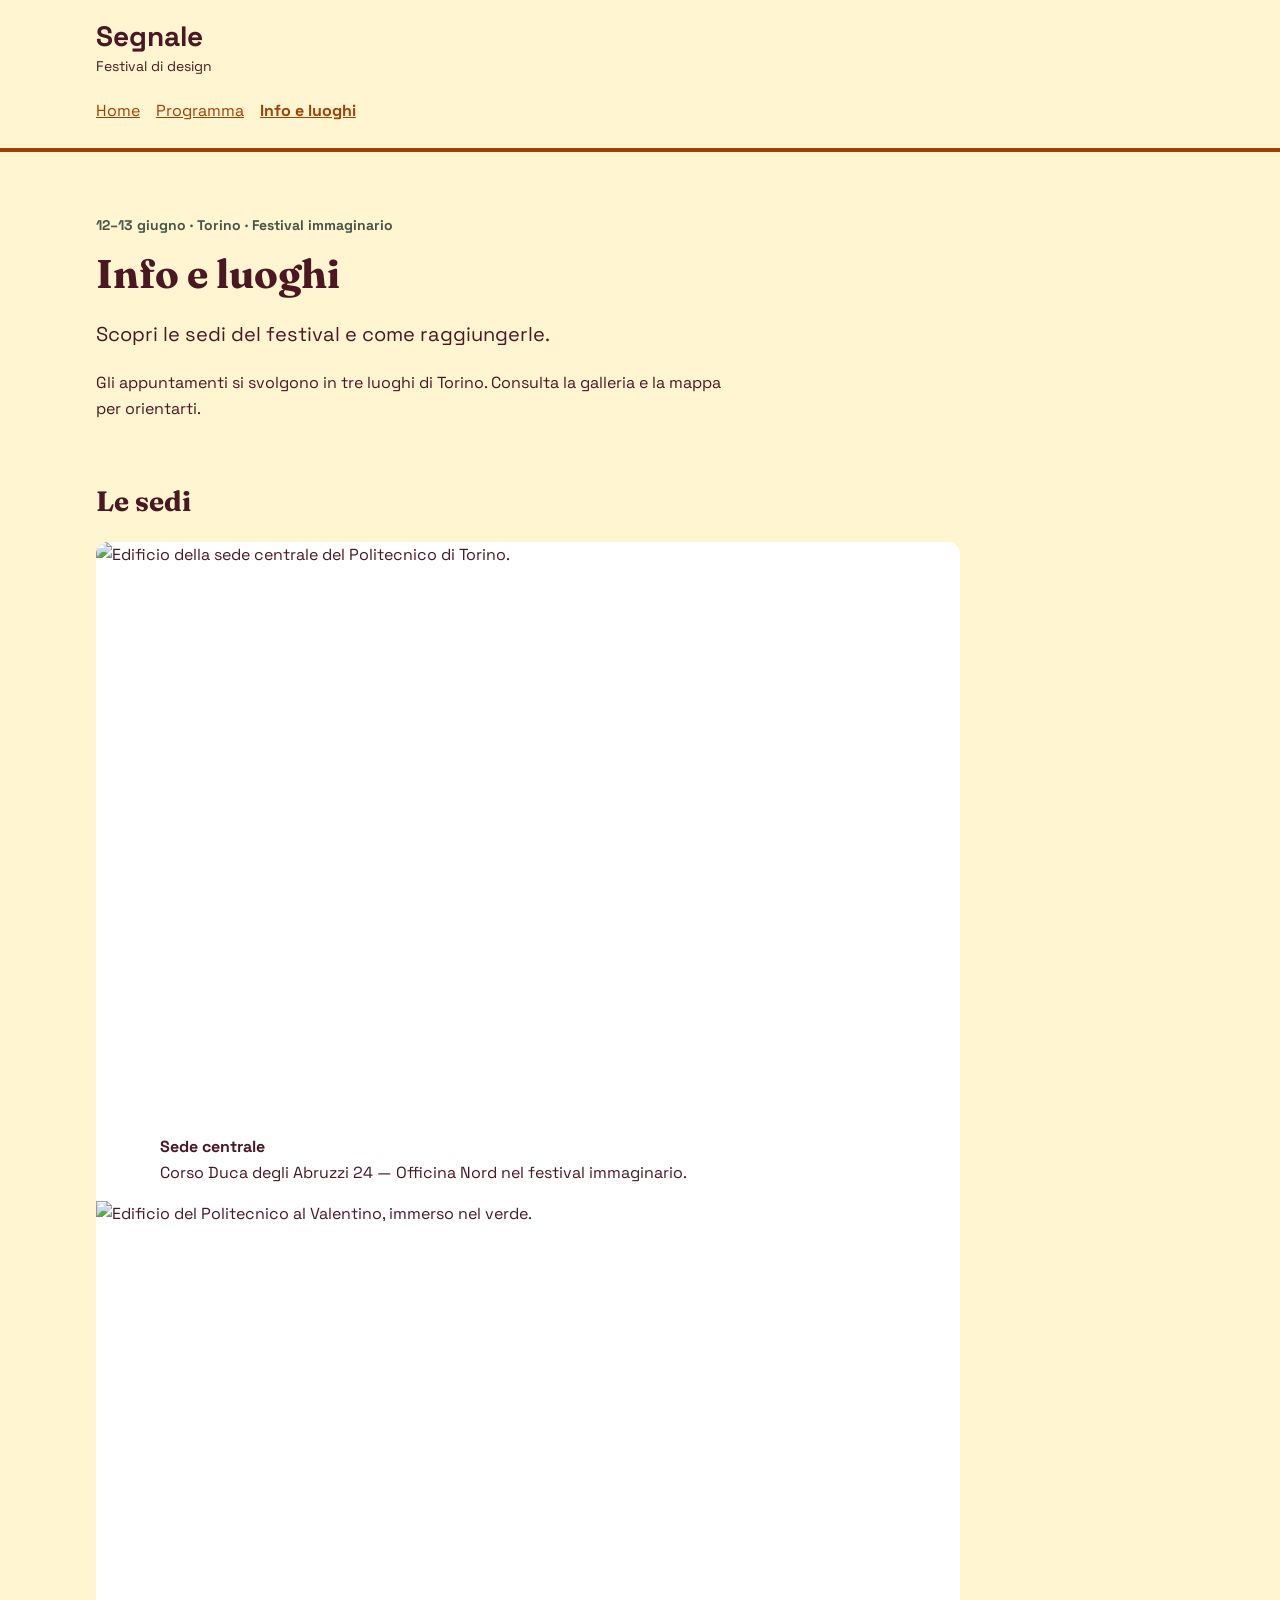
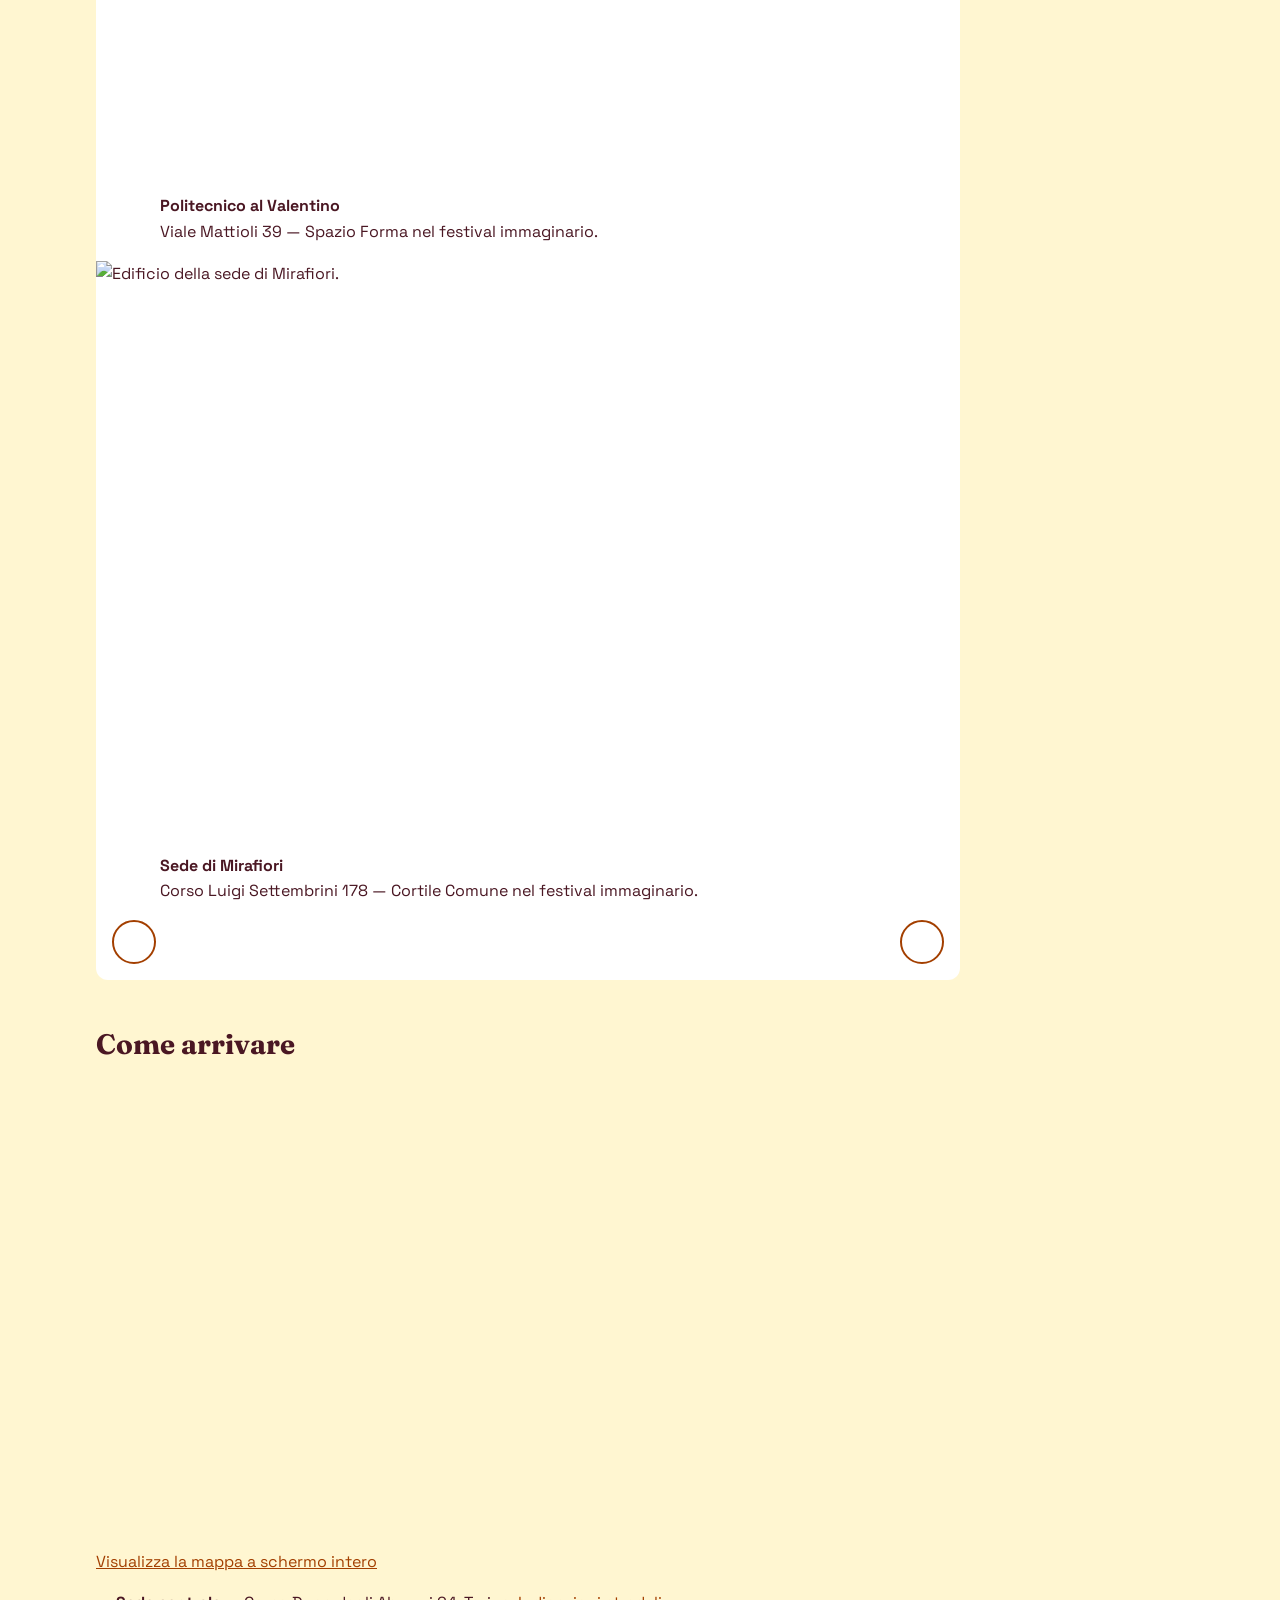
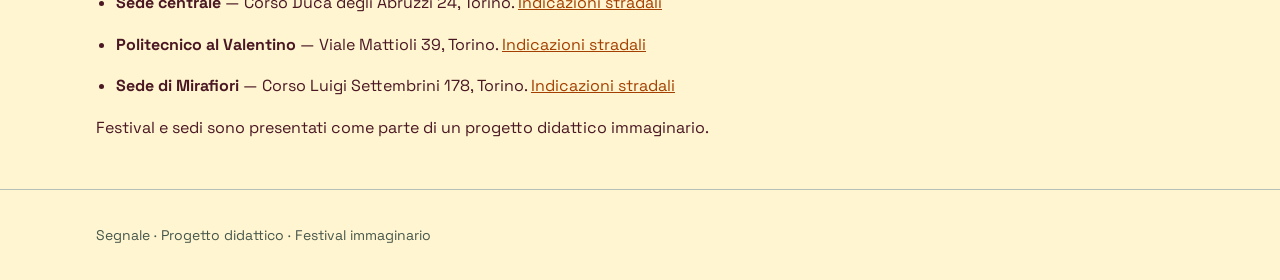
==== info.html @ 6a82d39c "15. Menu responsive e intestazione sticky" ====
<!doctype html>
<html lang="it">
<head>
  <meta charset="utf-8">
  <meta name="viewport" content="width=device-width, initial-scale=1">
  <title>Info e luoghi — Segnale</title>
  <link rel="preconnect" href="https://fonts.googleapis.com">
  <link rel="preconnect" href="https://fonts.gstatic.com" crossorigin>
  <link href="https://fonts.googleapis.com/css2?family=Fraunces:opsz,wght@9..144,600;9..144,700&family=Space+Grotesk:wght@400;500;600;700&display=swap" rel="stylesheet">
  <link rel="stylesheet" href="https://cdn.jsdelivr.net/npm/swiper@14.4.0/swiper-bundle.min.css">
  <link rel="stylesheet" href="style.css">
</head>
<body>
  <a class="skip-link" href="#contenuto">Vai al contenuto</a>

  <header class="site-header">
    <div class="container">
      <a class="brand" href="index.html">Segnale<span>Festival di design</span></a>
      <nav aria-label="Navigazione principale">
        <a href="index.html">Home</a>
        <a href="programma.html">Programma</a>
        <a href="info.html" aria-current="page">Info e luoghi</a>
      </nav>
    </div>
  </header>

  <main id="contenuto" class="container">
    <section class="intro" aria-labelledby="titolo-info">
      <p class="eyebrow">12–13 giugno · Torino · Festival immaginario</p>
      <h1 id="titolo-info">Info e luoghi</h1>
     <p class="lead">Scopri le sedi del festival e come raggiungerle.</p>
<p class="reading-text">
  Gli appuntamenti si svolgono in tre luoghi di Torino. Consulta la galleria e la mappa per orientarti.
</p>

    </section>

    <section class="content-section" aria-labelledby="titolo-galleria">
      <h2 id="titolo-galleria">Le sedi</h2>

      <div class="swiper luoghi-swiper" aria-label="Galleria fotografica delle sedi">
        <div class="swiper-wrapper">
          <figure class="swiper-slide">
            <img src="assets/luoghi/sede-centrale.jpg"
                 alt="Edificio della sede centrale del Politecnico di Torino."
                 width="1200" height="800">
            <figcaption>
              <strong>Sede centrale</strong><br>
              Corso Duca degli Abruzzi 24 — Officina Nord nel festival immaginario.
            </figcaption>
          </figure>

          <figure class="swiper-slide">
            <img src="assets/luoghi/politecnico-valentino.jpg"
                 alt="Edificio del Politecnico al Valentino, immerso nel verde."
                 width="1200" height="800">
            <figcaption>
              <strong>Politecnico al Valentino</strong><br>
              Viale Mattioli 39 — Spazio Forma nel festival immaginario.
            </figcaption>
          </figure>

          <figure class="swiper-slide">
            <img src="assets/luoghi/mirafiori.jpg"
                 alt="Edificio della sede di Mirafiori."
                 width="1200" height="800">
            <figcaption>
              <strong>Sede di Mirafiori</strong><br>
              Corso Luigi Settembrini 178 — Cortile Comune nel festival immaginario.
            </figcaption>
          </figure>
        </div>

        <div class="swiper-controls">
          <button class="swiper-button-prev" type="button" aria-label="Fotografia precedente"></button>
          <button class="swiper-button-next" type="button" aria-label="Fotografia successiva"></button>
        </div>
      </div>
    </section>

    <section class="content-section" aria-labelledby="titolo-mappa">
      <h2 id="titolo-mappa">Come arrivare</h2>
      <div class="map-frame">
        <iframe id="mappa-sedi"
          title="Mappa delle tre sedi di riferimento per il festival Segnale a Torino"
          src="https://umap.openstreetmap.fr/it/map/segnale-sedi-del-festival-immaginario_1479665?scaleControl=false&amp;miniMapControl=false&amp;scrollWheelZoom=false&amp;zoomControl=true&amp;editMode=disabled&amp;moreControl=true&amp;searchControl=null&amp;tilelayersControl=null&amp;embedControl=null&amp;datalayersControl=true&amp;onLoadPanel=none&amp;captionBar=false&amp;captionMenus=true#12/45.0465/7.6528"
          loading="lazy"></iframe>
      </div>
      <p><a href="https://umap.openstreetmap.fr/it/map/segnale-sedi-del-festival-immaginario_1479665?scaleControl=false&amp;miniMapControl=false&amp;scrollWheelZoom=true&amp;zoomControl=true&amp;editMode=disabled&amp;moreControl=true&amp;searchControl=null&amp;tilelayersControl=null&amp;embedControl=null&amp;datalayersControl=true&amp;onLoadPanel=none&amp;captionBar=false&amp;captionMenus=true#12/45.0465/7.6528">Visualizza la mappa a schermo intero</a></p>

      <ul class="venue-addresses">
        <li>
          <strong>Sede centrale</strong> — Corso Duca degli Abruzzi 24, Torino.
          <a href="https://www.google.com/maps/search/?api=1&amp;query=Corso+Duca+degli+Abruzzi+24%2C+Torino">Indicazioni stradali</a>
        </li>
        <li>
          <strong>Politecnico al Valentino</strong> — Viale Mattioli 39, Torino.
          <a href="https://www.google.com/maps/search/?api=1&amp;query=Viale+Mattioli+39%2C+Torino">Indicazioni stradali</a>
        </li>
        <li>
          <strong>Sede di Mirafiori</strong> — Corso Luigi Settembrini 178, Torino.
          <a href="https://www.google.com/maps/search/?api=1&amp;query=Corso+Luigi+Settembrini+178%2C+Torino">Indicazioni stradali</a>
        </li>
      </ul>
      <p class="reading-text">Festival e sedi sono presentati come parte di un progetto didattico immaginario.</p>
    </section>
  </main>

  <footer class="site-footer">
    <div class="container"><p>Segnale · Progetto didattico · Festival immaginario</p></div>
  </footer>

  <script src="https://cdn.jsdelivr.net/npm/swiper@14.4.0/swiper-bundle.min.js"></script>
  <script>
    new Swiper(".luoghi-swiper", {
      slidesPerView: 1,
      spaceBetween: 16,
      loop: false,
      keyboard: { enabled: true },
      navigation: {
        nextEl: ".swiper-button-next",
        prevEl: ".swiper-button-prev"
      }
    });
  </script>
</body>
</html>
---- style.css ----
/* Stile iniziale: tipografia, colori e variabili CSS sono già predisposti.
   Lavoreremo su collegamenti, CSS condiviso e disposizione delle schede. */

/* Scelte comuni: ogni regola usa var() per richiamarne il valore. */
:root {
  --colore-primario: #A33F00;
  --colore-primario-scuro: #4a1723;
  --colore-sfondo: #fff6d1;
  --colore-testo: #4a1723;
  --font-testo: "Space Grotesk", Arial, sans-serif;
  --font-titoli: "Fraunces", Georgia, serif;
}

* {
  box-sizing: border-box;
}

body {
  margin: 0;
  background: var(--colore-sfondo);
  color: var(--colore-testo);
  font-family: var(--font-testo);
  font-size: 1rem;
  line-height: 1.6;
}

a {
  color: var(--colore-primario);
}

a:hover {
  text-decoration-thickness: 3px;
}

a:focus-visible {
  outline: 3px solid var(--colore-testo);
  outline-offset: 4px;
}

.container {
  width: 92%;
  max-width: 68rem;
  margin: 0 auto;
}

.site-header {
  padding: 1.25rem 0;
  border-bottom: 4px solid var(--colore-primario);
}

.brand {
  display: inline-block;
  color: var(--colore-testo);
  font-size: 1.75rem;
  font-weight: bold;
  line-height: 1.2;
  text-decoration: none;
}

.brand span {
  display: block;
  margin-top: 0.25rem;
  font-size: 0.875rem;
  font-weight: normal;
}

nav {
  margin-top: 1rem;
}

nav a {
  display: inline-block;
  margin-right: 1rem;
  padding: 0.25rem 0;
}

nav a[aria-current="page"] {
  font-weight: bold;
}

.intro {
  padding: 3rem 0 1rem;
}

.eyebrow,
.event-meta {
  color: #46564b;
  font-size: 0.875rem;
  font-weight: bold;
}

h1,
h2,
h3 {
  font-family: var(--font-titoli);
  line-height: 1.2;
}

h1 {
  max-width: 18ch;
  margin: 0.75rem 0 1.25rem;
  font-size: 2.5rem;
}

h2 {
  font-size: 1.75rem;
}

h3 {
  margin: 0.5rem 0 0.75rem;
  font-size: 1.375rem;
}

.lead {
  max-width: 48ch;
  font-size: 1.25rem;
}

.reading-text {
  max-width: 65ch;
}

.button-link {
  display: inline-block;
  margin-top: 1rem;
  padding: 0.75rem 1.25rem;
  border-radius: 0.5rem;
  background: var(--colore-primario);
  color: #ffffff;
  font-weight: bold;
  text-decoration: none;
}

.button-link:hover {
  background: var(--colore-primario-scuro);
}

.content-section {
  margin: 2rem 0 3rem;
}

.festival-image {
  display: block;
  width: 100%;
  max-width: 54rem;
  height: auto;
  margin-top: 1.5rem;
  border-radius: 0.75rem;
}

.venues {
  padding-left: 1.25rem;
}

.venues li {
  margin-bottom: 0.5rem;
}

.event-grid {
  display: grid;
  grid-template-columns: minmax(0, 1fr);
  gap: 2rem;
}

.event-card {
  margin-bottom: 1.5rem;
  overflow: hidden;
  border: 1px solid #b7c0b7;
  border-radius: 0.75rem;
  background: #ffffff;
}

.event-card img {
  display: block;
  width: 100%;
  height: auto;
}

.event-body {
  padding: 1.8rem;
}

.event-body p:last-child {
  margin-bottom: 0;
}

.event-place {
  color: #46564b;
  font-size: 0.875rem;
}

.site-footer {
  padding: 1.25rem 0;
  border-top: 1px solid #b7c0b7;
  color: #46564b;
  font-size: 0.875rem;
}

.skip-link {
  position: absolute;
  top: -6rem;
  left: 1rem;
  padding: 0.75rem 1rem;
  background: #ffffff;
  color: var(--colore-testo);
}

.skip-link:focus {
  top: 1rem;
}

@media (min-width: 600px) {
  .event-grid {
    grid-template-columns: repeat(2, minmax(0, 1fr));
  }
}

@media (min-width: 64rem) {
  .event-grid {
    grid-template-columns: repeat(3, minmax(0, 1fr));
  }
}

#titolo-home {
  max-width: none;
  white-space: normal;
}

.luoghi-swiper {
  max-width: 54rem;
  overflow: hidden;
  border-radius: 0.75rem;
  background: #ffffff;
}

.luoghi-swiper .swiper-slide {
  margin: 0;
}

.luoghi-swiper .swiper-slide img {
  display: block;
  width: 100%;
  height: auto;
  aspect-ratio: 3 / 2;
  object-fit: cover;
}

.luoghi-swiper figcaption {
  padding: 1rem 4rem;
}

.swiper-controls {
  display: flex;
  justify-content: space-between;
  padding: 0 1rem 1rem;
}

.luoghi-swiper .swiper-button-prev,
.luoghi-swiper .swiper-button-next {
  position: static;
  width: 2.75rem;
  height: 2.75rem;
  margin: 0;
  border: 2px solid var(--colore-primario);
  border-radius: 50%;
  background: #ffffff;
  color: var(--colore-primario);
}

.luoghi-swiper .swiper-button-prev::after,
.luoghi-swiper .swiper-button-next::after {
  font-size: 1rem;
  font-weight: bold;
}

.luoghi-swiper .swiper-button-prev:focus-visible,
.luoghi-swiper .swiper-button-next:focus-visible {
  outline: 3px solid var(--colore-testo);
  outline-offset: 3px;
}

.map-frame {
  width: 100%;
  overflow: hidden;
  border-radius: 0.75rem;
}

.map-frame iframe {
  display: block;
  width: 100%;
  height: 28rem;
  border: 0;
}

.venue-addresses {
  padding-left: 1.25rem;
}

.venue-addresses li {
  margin-bottom: 1rem;
}

@media (max-width: 400px) {
  .map-frame iframe {
    height: 22rem;
  }
}

.site-header {
  position: sticky;
  top: 0;
  z-index: 1000;
  background: var(--colore-sfondo);
}

nav {
  display: flex;
  flex-direction: column;
  align-items: flex-start;
  gap: 0.25rem 1rem;
  margin-top: 1rem;
}

nav a {
  display: block;
  margin-right: 0;
  padding: 0.25rem 0;
  overflow-wrap: anywhere;
}

@media (min-width: 600px) {
  nav {
    flex-direction: row;
    flex-wrap: wrap;
    align-items: center;
  }
}
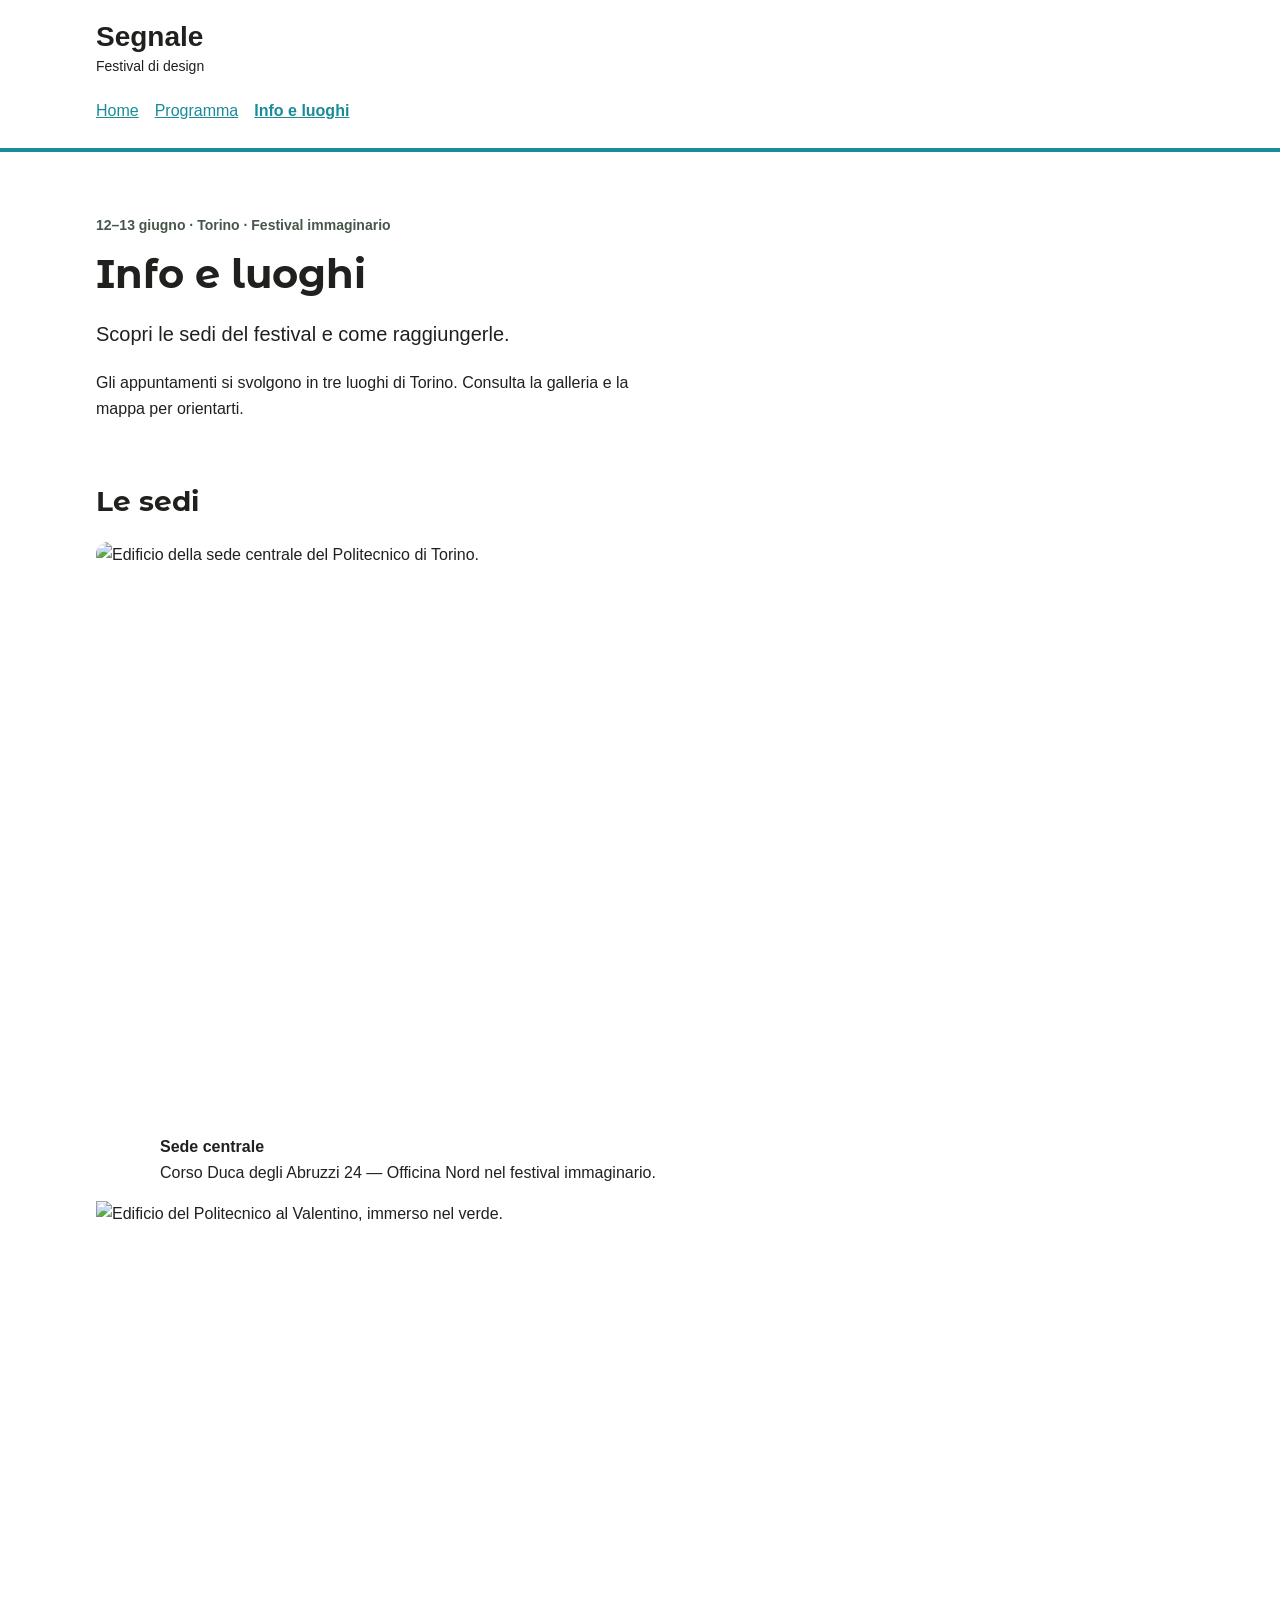
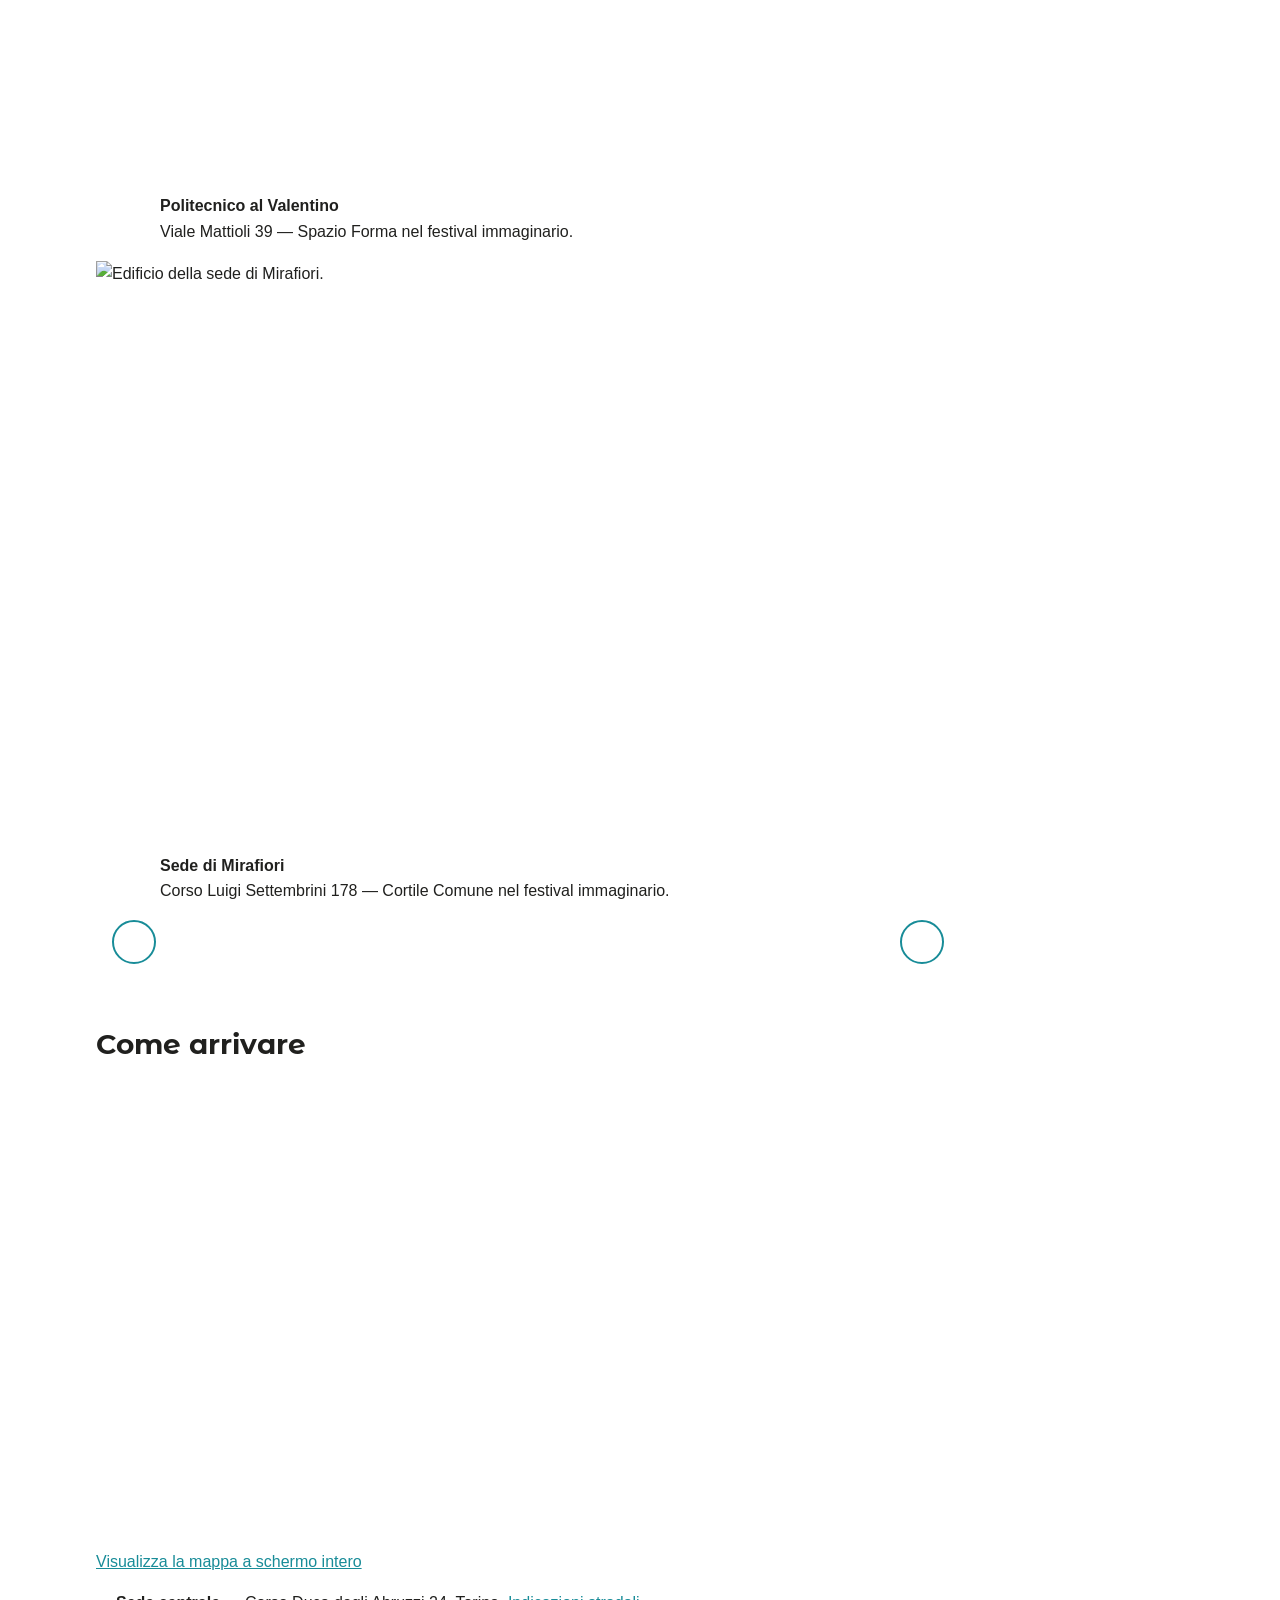
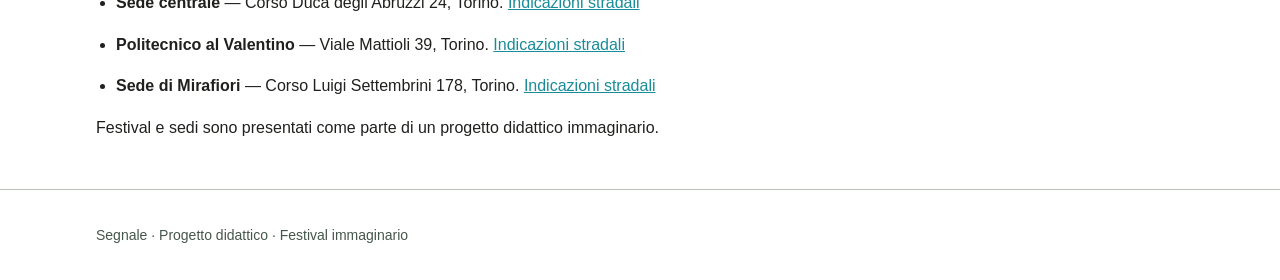
==== commit 11a4e33b: "18. Integrazione caratteri web coerenti con la moodboard" ====
--- a/info.html
+++ b/info.html
@@ -5,8 +5,8 @@
   <meta name="viewport" content="width=device-width, initial-scale=1">
   <title>Info e luoghi — Segnale</title>
   <link rel="preconnect" href="https://fonts.googleapis.com">
-  <link rel="preconnect" href="https://fonts.gstatic.com" crossorigin>
-  <link href="https://fonts.googleapis.com/css2?family=Fraunces:opsz,wght@9..144,600;9..144,700&family=Space+Grotesk:wght@400;500;600;700&display=swap" rel="stylesheet">
+<link rel="preconnect" href="https://fonts.gstatic.com" crossorigin>
+<link href="https://fonts.googleapis.com/css2?family=Google+Sans+Flex:opsz,wght@6..100,300&family=Montserrat+Alternates:wght@700&display=swap" rel="stylesheet">
   <link rel="stylesheet" href="https://cdn.jsdelivr.net/npm/swiper@14.4.0/swiper-bundle.min.css">
   <link rel="stylesheet" href="style.css">
 </head>
--- a/style.css
+++ b/style.css
@@ -3,12 +3,12 @@
 
 /* Scelte comuni: ogni regola usa var() per richiamarne il valore. */
 :root {
-  --colore-primario: #A33F00;
-  --colore-primario-scuro: #4a1723;
-  --colore-sfondo: #fff6d1;
-  --colore-testo: #4a1723;
-  --font-testo: "Space Grotesk", Arial, sans-serif;
-  --font-titoli: "Fraunces", Georgia, serif;
+  --colore-primario: #188c98;
+  --colore-primario-scuro: #1c666e;
+  --colore-sfondo: #ffffff;
+  --colore-testo: #20201e;
+  --font-testo: "Google Sans Flex", Arial, sans-serif;
+  --font-titoli: "Montserrat Alternates", Georgia, serif;
 }
 
 * {
@@ -21,6 +21,7 @@
   color: var(--colore-testo);
   font-family: var(--font-testo);
   font-size: 1rem;
+   font-weight: 300;
   line-height: 1.6;
 }
 
@@ -93,6 +94,7 @@
 h2,
 h3 {
   font-family: var(--font-titoli);
+  font-weight: 700;
   line-height: 1.2;
 }
 
